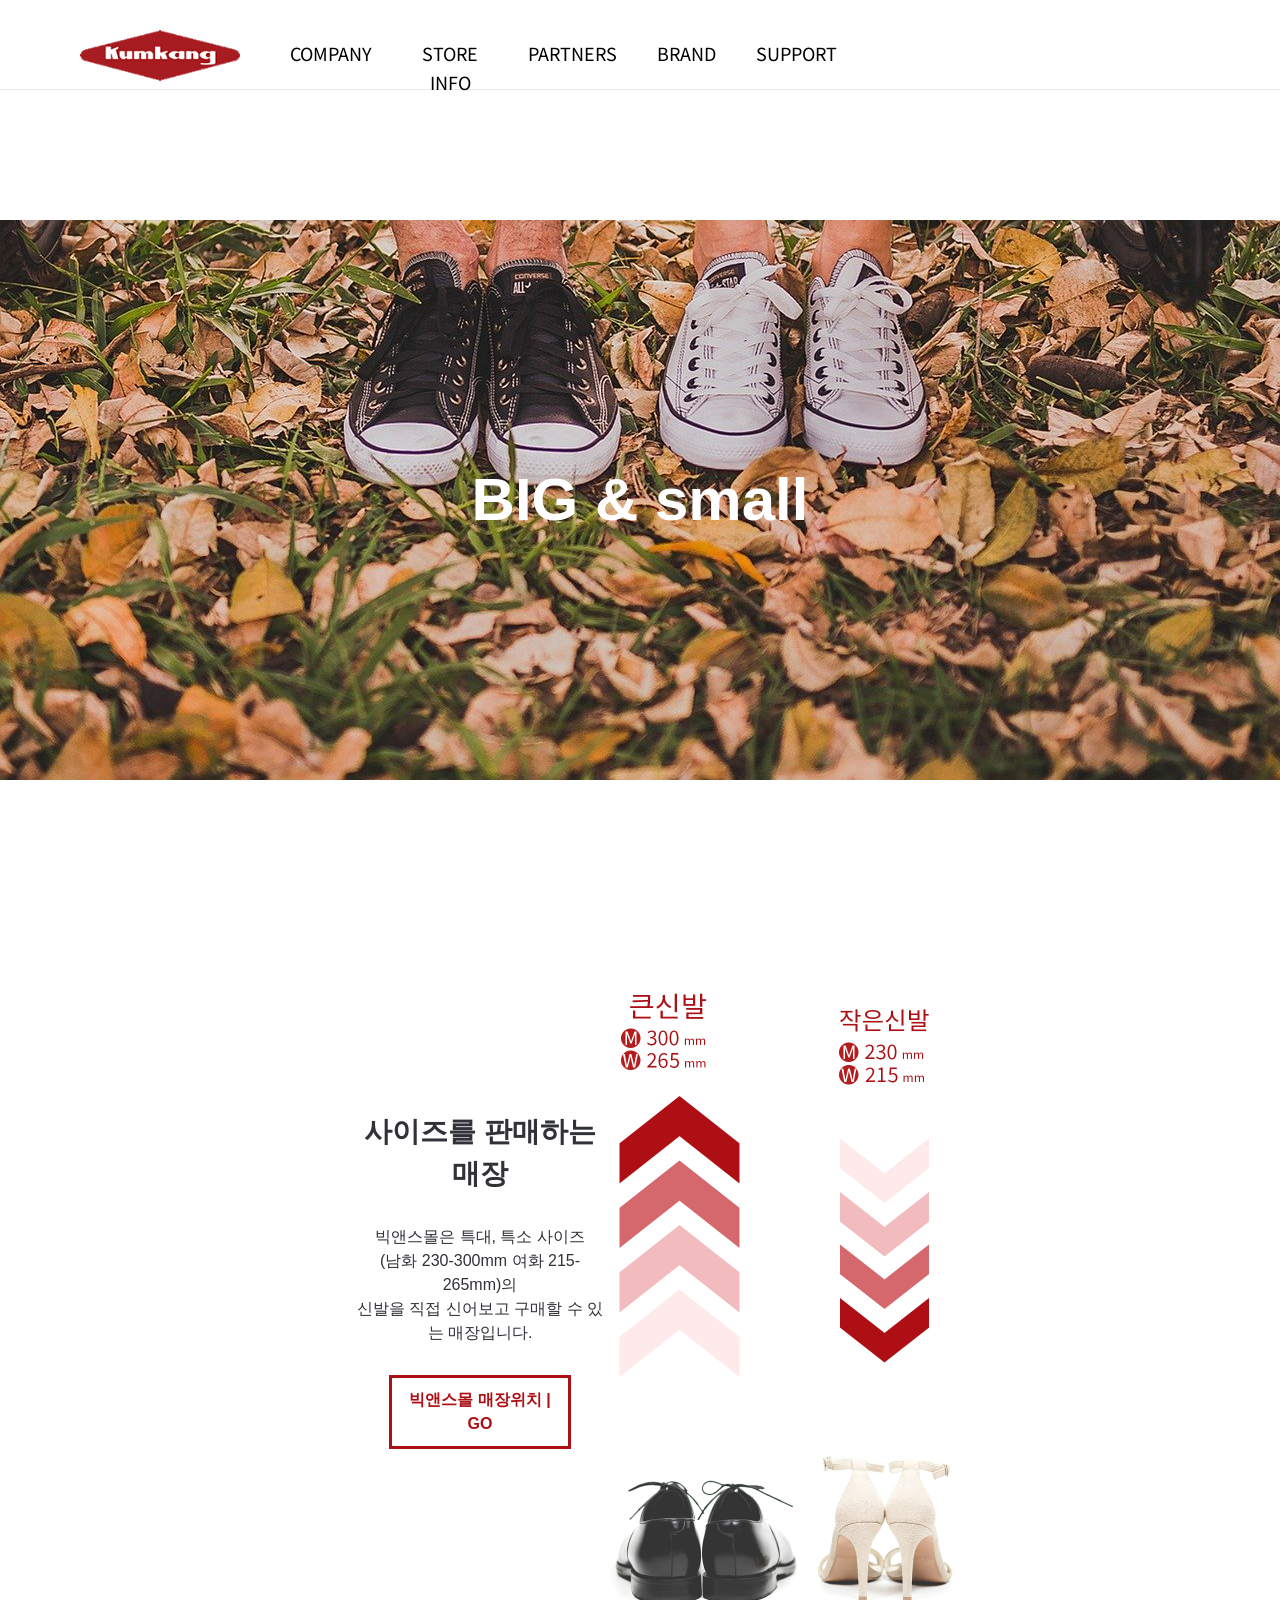
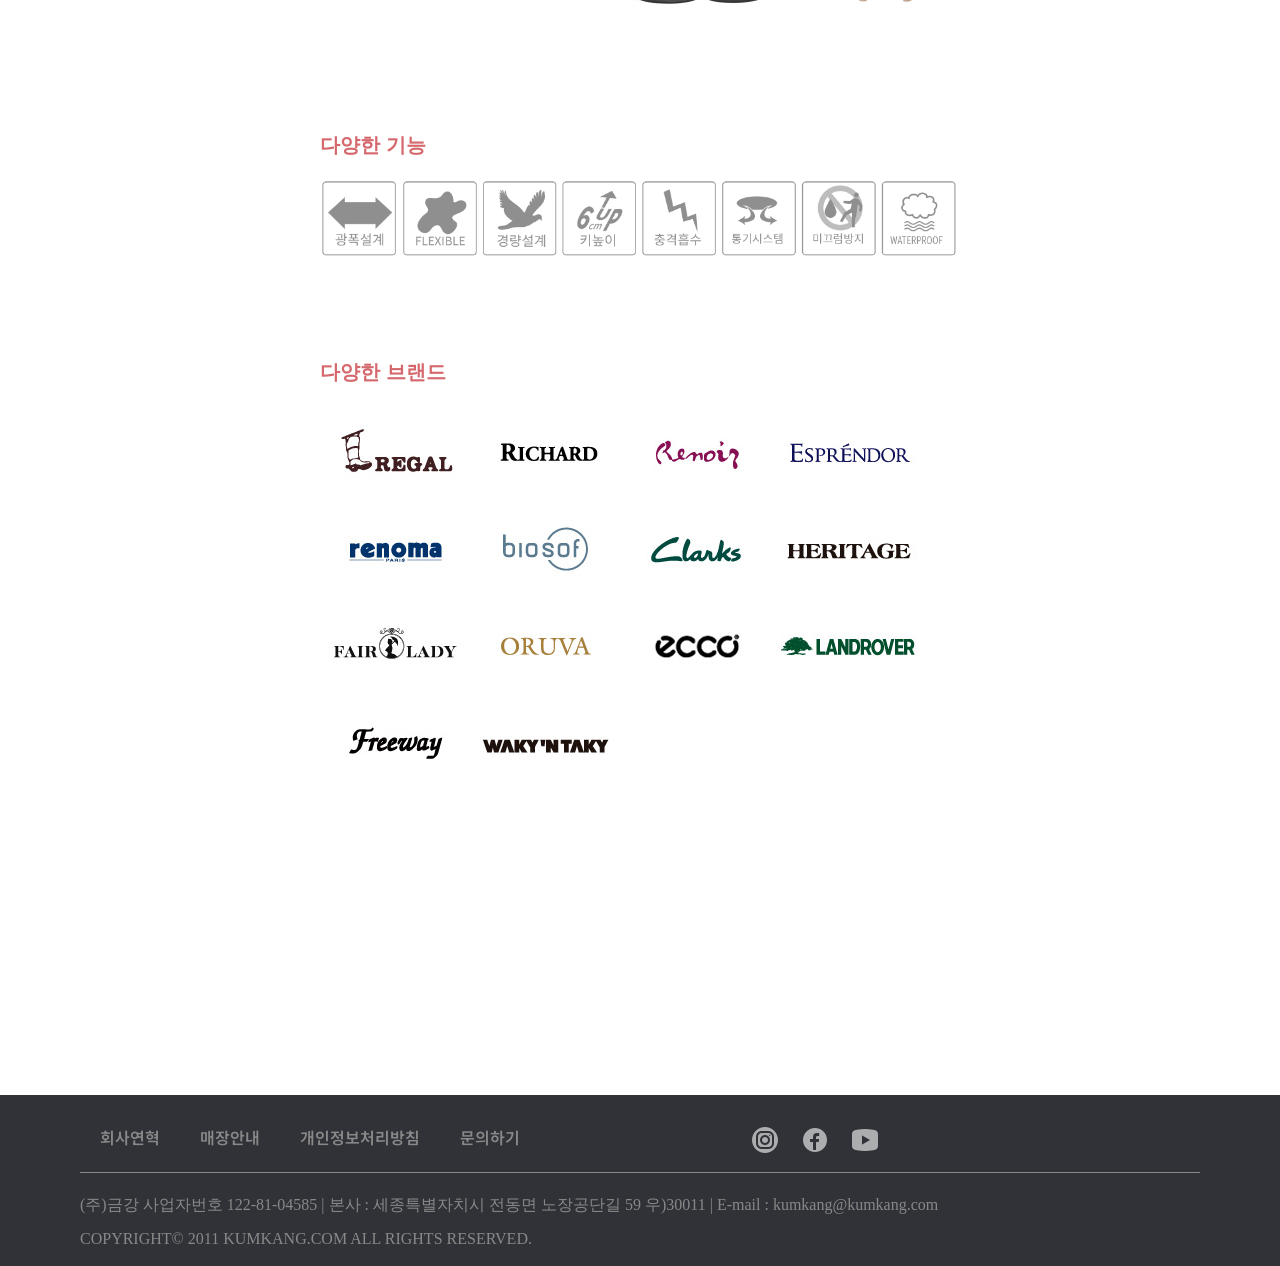
==== big_small.html @ 090a5d7b "first commit" ====
<!DOCTYPE html>
<html lang="en">
<head>
    <meta charset="UTF-8">
    <meta http-equiv="X-UA-Compatible" content="IE=edge">
    <meta name="viewport" content="width=device-width, initial-scale=1.0">
    <link rel="stylesheet" href="css/reset.css">
    <link rel="stylesheet" href="css/headerfooter.css">
    <link rel="stylesheet" href="css/big_small.css">
    <title>금강제화 - 빅앤스몰</title>
</head>
<body>
    <header>   
        <div class="h_bot">
           <div class="h_left h">
               <div class="logo">
                   <a href="main.html">
                       <img src="img/kumkang_img/logo_kumkang.png">
                   </a>
               </div>
               <ul class="h_left_btn">
                   <li class="h_com"><a href="ideology.html">COMPANY</a>
                       <ul class="h_slide">
                           <li><a href="ideology.html"> 경영이념</a></li>
                           <li><a href="history.html"> 회사 역사 / 연혁</a></li>
                       </ul>
                   </li>
                   <li class="h_store"><a href="store_search.html"> STORE INFO </a>
                       <ul class="h_slide">
                           <li><a href="store_search.html"> 매장정보</a></li>
                           <li><a href="big_small.html"> Big & Small</a></li>            
                       </ul>
                   </li>
                   <li class="h_part"><a href="employ.html"> PARTNERS </a>
                       <ul class="h_slide">
                           <li><a href="opening.html"> 대리점 개설 문의</a></li>       
                           <li><a href="employ.html"> 채용정보</a></li>   
                       </ul>
                   </li>
                   <li class="h_brand"><a href="news.html"> BRAND </a>
                       <ul class="h_slide">
                           <li><a href="news.html"> 뉴스</a></li>
                           <li><a href="trailer_inex.html"> 트레일러</a></li>            
                       </ul>
                   </li>
                   <li class="h_sup"><a href="service_center.html"> SUPPORT </a>
                       <ul class="h_slide">
                           <li><a href="service_center.html"> 고객센터</a></li> 
                           <li><a href="giftcard.html"> 금강상품권</a></li>
                       </ul>
                   </li>
               </ul>
               <div class="r_left">
                   <ul class="r_icon">
                        <a href="login.html"> <li class="h_login"></li></a>
                        <a href="cart.html"> <li class="h_cart"></li></a>
                   </ul>
               </div>
           </div>
           <div class="h_right">
               <div class="r_right">
                   <div class="r_search">
                       <a href="">
                           <img src="img/icons8-search-30.png">
                       </a>
                   </div>
                   <div class="chae">
                       <a href="employ.html"> 
                           채용<br>문의
                       </a>
                   </div>
               </div>
           </div>
   </header>
    <main>
        <section id="title_wrap">
            <article>
            <h2>BIG & small</h2>
            </article>
        </section>
        <section id="wrap">
            <div class="inner">
                <article class="cont1">
                    <div class="cont1_left">
                        <div class="cont1_left_in">
                            <h6>사이즈를 판매하는 매장</h6>
                            <p>빅앤스몰은 특대, 특소 사이즈
                                <br>
                                (남화 230-300mm 여화 215-265mm)의
                                <br>
                                신발을 직접 신어보고 구매할 수 있는 매장입니다.
                            </p>
                        </div>
                        <div class="bs_btn">
                            <span>빅앤스몰 매장위치 | GO</span>
                        </div>
                    </div>
                    <div class="cont1_right">
                        <img src="img/bigsmall1.png">
                    </div>
                </article>
                <article class="cont2">
                    <div class="cont2_inner">
                        <p>다양한 기능</p>
                        <div class="cont2_img">
                            <img src="img/bigsmall_icon1r.png">
                            <img src="img/bigsmall_icon2r.png">
                        </div>
                    </div>
                </article>
                <article class="cont3">
                    <div class="cont3_inner">
                        <p>다양한 브랜드</p>
                    </div>
                    <div class="cont3_list">
                        <div>
                            <ul>
                                <li><img src="img/kumkang_img/002_MLOGO.jpg" alt=""></li>
                                <li><img src="img/kumkang_img/003_MLOGO.jpg" alt=""></li>
                                <li><img src="img/kumkang_img/005_MLOGO.jpg" alt=""></li>
                                <li><img src="img/kumkang_img/010_MLOGO.jpg" alt=""></li>
                                <li><img src="img/kumkang_img/020_MLOGO.jpg" alt=""></li>
                                <li><img src="img/kumkang_img/023_MLOGO.jpg" alt=""></li>
                                <li><img src="img/kumkang_img/035_MLOGO.jpg" alt=""></li>
                                <li><img src="img/kumkang_img/066_MLOGO.jpg" alt=""></li>
                                <li><img src="img/kumkang_img/070_MLOGO.jpg" alt=""></li>
                                <li><img src="img/kumkang_img/100_MLOGO.jpg" alt=""></li>
                                <li><img src="img/kumkang_img/110_MLOGO.jpg" alt=""></li>
                                <li><img src="img/kumkang_img/500_MLOGO.jpg" alt=""></li>
                                <li><img src="img/kumkang_img/502_MLOGO.jpg" alt=""></li>
                                <li><img src="img/kumkang_img/651_MLOGO.jpg" alt=""></li>
                            </ul>
                        </div>
                    </div>
                </article>
            </div>
        </section>
        
    </main>
    <footer>
        <article>
            <div class="f_flex">
                <ul class="f_foot">
                    <li><a href="history.html"> 회사연혁</a></li>
                    <li><a href="store_search.html"> 매장안내</a></li>
                    <li><a href="service_center.html"> 개인정보처리방침</a></li>
                    <li><a href="service_center.html"> 문의하기</a></li>
                </ul>
                <ul class="f_sns">
                    <li>
                        <a href="https://www.instagram.com/kumkang_official">
                            <img src="img/icons8-instagram-circle-30.png">
                        </a>
                    </li>
                    <li>
                        <a href="https://www.facebook.com/kumkang.official">
                            <img src="img/icons8-facebook-circled-30.png">
                            </a>
                        </li>
                    <li>
                        <a href="https://www.youtube.com/channel/UCdh6XE6_1U5sdvk4RPyWj-w?view_as=subscriber">
                            <img src="img/icons8-youtube-play-button-30.png">
                        </a>
                    </li>
                </ul>
            </div>
            <address> (주)금강 사업자번호 122-81-04585 | 본사 : 세종특별자치시 전동면 노장공단길 59 우)30011 | E-mail : kumkang@kumkang.com</address>
            <p>COPYRIGHT© 2011 KUMKANG.COM ALL RIGHTS RESERVED.</p>
        </article>
    </footer>
    <script src="https://ajax.googleapis.com/ajax/libs/jquery/3.5.1/jquery.min.js"></script>
    <script src="js/headerfooter.js"></script>
    <script src="js/bigsmall.js"></script>
</body>
</html>
---- css/headerfooter.css ----
@import url('https://fonts.googleapis.com/css2?family=Noto+Sans+KR:wght@100;300;400;500;700&display=swap');
*{
    font-family: NotoSans-Medium, sans-serif;
}
a{
    font-family: 'Noto Sans KR', sans-serif;
}
header{
    background-color:#FFF;
    width: 100%; height: 90px;
    padding-top: 30px;
    position: absolute;
    box-sizing: border-box;
    z-index: 9999; 
    border-bottom: 1px solid #ebebeb;
}
body{
    position: relative;
}
.h_bot{
    display: flex;
    margin: 0;
    width: 100%;
    padding: 0;
    padding-left: 80px;
    box-sizing: border-box;
    justify-content: space-between;
}
.h_left{
    display: flex;
}
.h_left_btn{
    display: flex;
    padding: 10px 350px 0 30px;
}
.h_left_btn>li{
    text-align: center;
    font-weight: 400;
    font-size: 18px;
    padding: 0 20px;
}
.h_left_btn>li>a{
    color:black
}
.h_slide{
    overflow: hidden;
}
.h_slide>li{
    font-size: 16px;
    padding: 10px 0;
}
.h_slide>li>a{
    color: #888888;
}
.h_slide>li>a:hover{
    color: #ae0f14;
    font-weight: 500;
}
.r_left>.r_icon{
    display: flex;
    padding-top: 15px;
}
.r_icon>a{
    padding: 0 10px;
}
.h_login{
    background-image: url(../IMG/icons8-male-user-24.png);
    width: 25px; height: 25px;
    background-repeat: no-repeat;
}
.h_cart{
    background-image: url(../IMG/icons8-add-shopping-cart-24.png);
    width: 23px; height: 24px;
    background-repeat: no-repeat;
}
.r_right{
    display: flex;
    justify-content:flex-end;
    position: relative;
}
.chae{
    line-height: 28px;
    text-align: center;
    width: 70px; height: 60px;
    background-color: #ae0f14   ;
}
.chae>a{
    color: azure;
}
.r_search{
    line-height: 60px;
    text-align: center;
    width: 70px; height: 60px;
    background-color: #303238;
    padding-top: 10px;
    box-sizing: border-box;
}
.r_search span{
    cursor: pointer;
}
.logo{
    width: 180px; height: 62px;
}
.logo>a>img{
    width: 160px;
}
/* 검색바 나오는거 */
.search_box{
    width: 400px; height: 60px;
    position: absolute;
    display: none;
    right: 140px;
    background-color: #fff;
}
.search_box input{
    width:95%; height: 60px;
    border: none;
    outline: none;
    margin: 0;
    padding: 0;
    line-height: 60px;
    padding-left: 20px;
    box-sizing: border-box;
}
::placeholder{
    font-size: 18px;
}
/*footer*/
footer{
    width: 100%;
    padding: 20px 80px 5px;
    box-sizing: border-box;
    position: relative;
    background-color: #303238;
}
footer>article{
    color: #888;
}
.f_flex{
    display: flex;
}
footer>article>.f_flex>ul{
    display: flex ;
}
footer>article>.f_flex>.f_foot>li{
    padding: 10px 20px;
    color: #888;
    font-weight: 600;
}
footer>article>.f_flex>.f_foot>li>a:hover{
    color: #ebebeb;
}
.f_sns{
    
     justify-content: right;
     padding-left: 200px;
}
.f_sns>li{
    padding: 10px 10px;
    opacity: 0.6;
    cursor: pointer;
}
.f_sns>li:hover{
    opacity: 0.9;
}
footer>article>address{
    width: 100%;
    border-top: 1px solid #888;
    padding-top: 20px;
}
footer>article>p{
    padding: 10px 0;
}
footer a{
    color: #888;
}
@media only screen and (max-width:1024px) {
    .h_left_btn>li{
        text-align: center;
        font-weight: 400;
        font-size: 15px;
        padding: 0 20px;
    }
    .h_slide>li{
        padding: 3px 0;
    }
    .h_slide>li>a{
        color: #666;
        font-size: 13px;
    }
}
---- css/big_small.css ----
@import url('https://fonts.googleapis.com/css2?family=Noto+Sans+KR:wght@100;300;400;500;700&display=swap');
*{
    font-family: NotoSans-Medium, sans-serif;
}
a{
    font-family: 'Noto Sans KR', sans-serif;
}


main{
    max-width: 1920px;
    padding-bottom: 200px;
}


/**********SECTION 1 start************/
#title_wrap{
    padding-top: 220px;
    margin-bottom: 50px;
}
#title_wrap>article{
    background-image: url(../img/bs7.png);
    background-repeat: no-repeat;
    background-size: cover;
    background-position: center;
    width: 100%; height: 100%;
}
#title_wrap h2{
    font-size: 60px;
    color: #fff;
    line-height: 560px;
    font-weight: bold;
    text-align: center;
}
#title_wrap h2::selection{
    background: none;
}

/* wrap */
#wrap{
    width: 100%;
}
.inner{
    padding: 100px 320px;
}
/* cont1 */
.cont1{
    width: 100%;
    display: flex;
}
.cont1_left{
    width: 40%; height: 100%;
    text-align: center;
    margin: auto;
}
.cont1_left_in>h6{
    font-size: 28px;
    font-weight: 800;
    color: #303238;
    margin-bottom: 30px;
}
.cont1_left_in>p{
    font-size: 16px;
    color: #303238;
    margin-bottom: 30px;
}
.bs_btn{
    margin: auto;
    width: 65%;
    padding: 10px 5px;
    cursor: pointer;
    border: 3px solid #ae0f14;
}
.bs_btn>span{
    color: #ae0f14;
    font-weight: 800;
}
.cont1_right{
    width: 50%;
}
.cont1_right img{
    height: 700px;
    float: right;
}

/* cont2 */
.cont2{
    width: 100%;
    padding-top: 100px;
}
.cont2_inner{
    width: 100%;
}
.cont2_inner>p{
    font-size: 20px;
    font-weight: bold;
    margin-bottom: 20px;
    color: #d5686c;
}
.cont2_img{
    display: flex;
}
.cont2_img img{
    width: 50%;
}

/* cont3 */
.cont3{
    width: 100%;
    padding-top: 100px;
}
.cont3_inner{
    width: 100%;
}
.cont3_inner>p{
    font-size: 20px;
    font-weight: bold;
    margin-bottom: 20px;
    color: #d5686c;
}
.cont3_list{
    width: 100%;
}
.cont3_list>div{
    width: 100%;
    margin: 0 auto;
}
.cont3_list ul{
    display: flex;
    flex-wrap: wrap;
    text-align: center;
    margin: 0 auto;
}
.cont3_list ul>li{
    align-items: center;
}

/****************media*******************/
@media only screen and (max-width: 1100px) {
    #title_wrap article{
        height: 500px;
    }
    #title_wrap h2{
        font-size: 55px;
    }
    .inner{
        padding: 0 60px;
    }
}



@media only screen and (max-width: 767px) {
    #title_wrap article{
        height: 450px;
    }
    #title_wrap h2{
        font-size: 50px;
    }
    .inner{
        padding: 0 20px;
    }
}
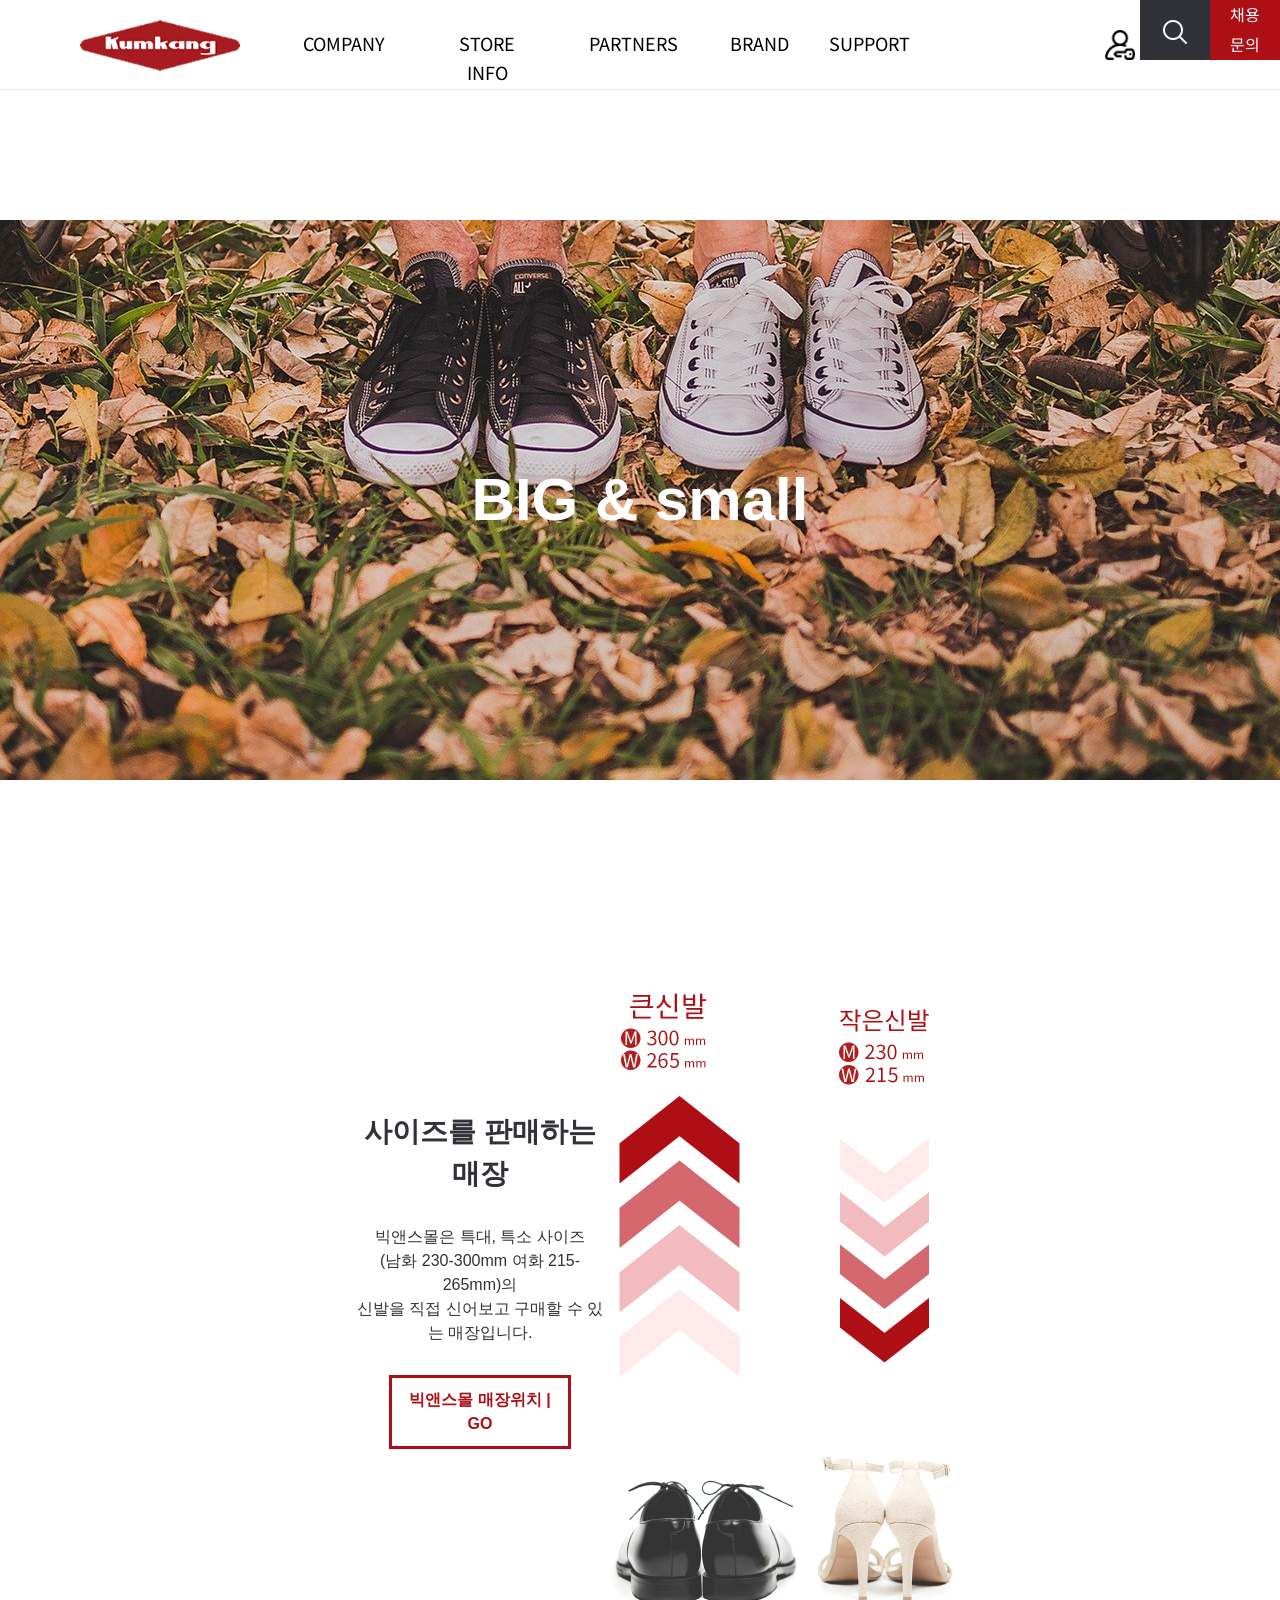
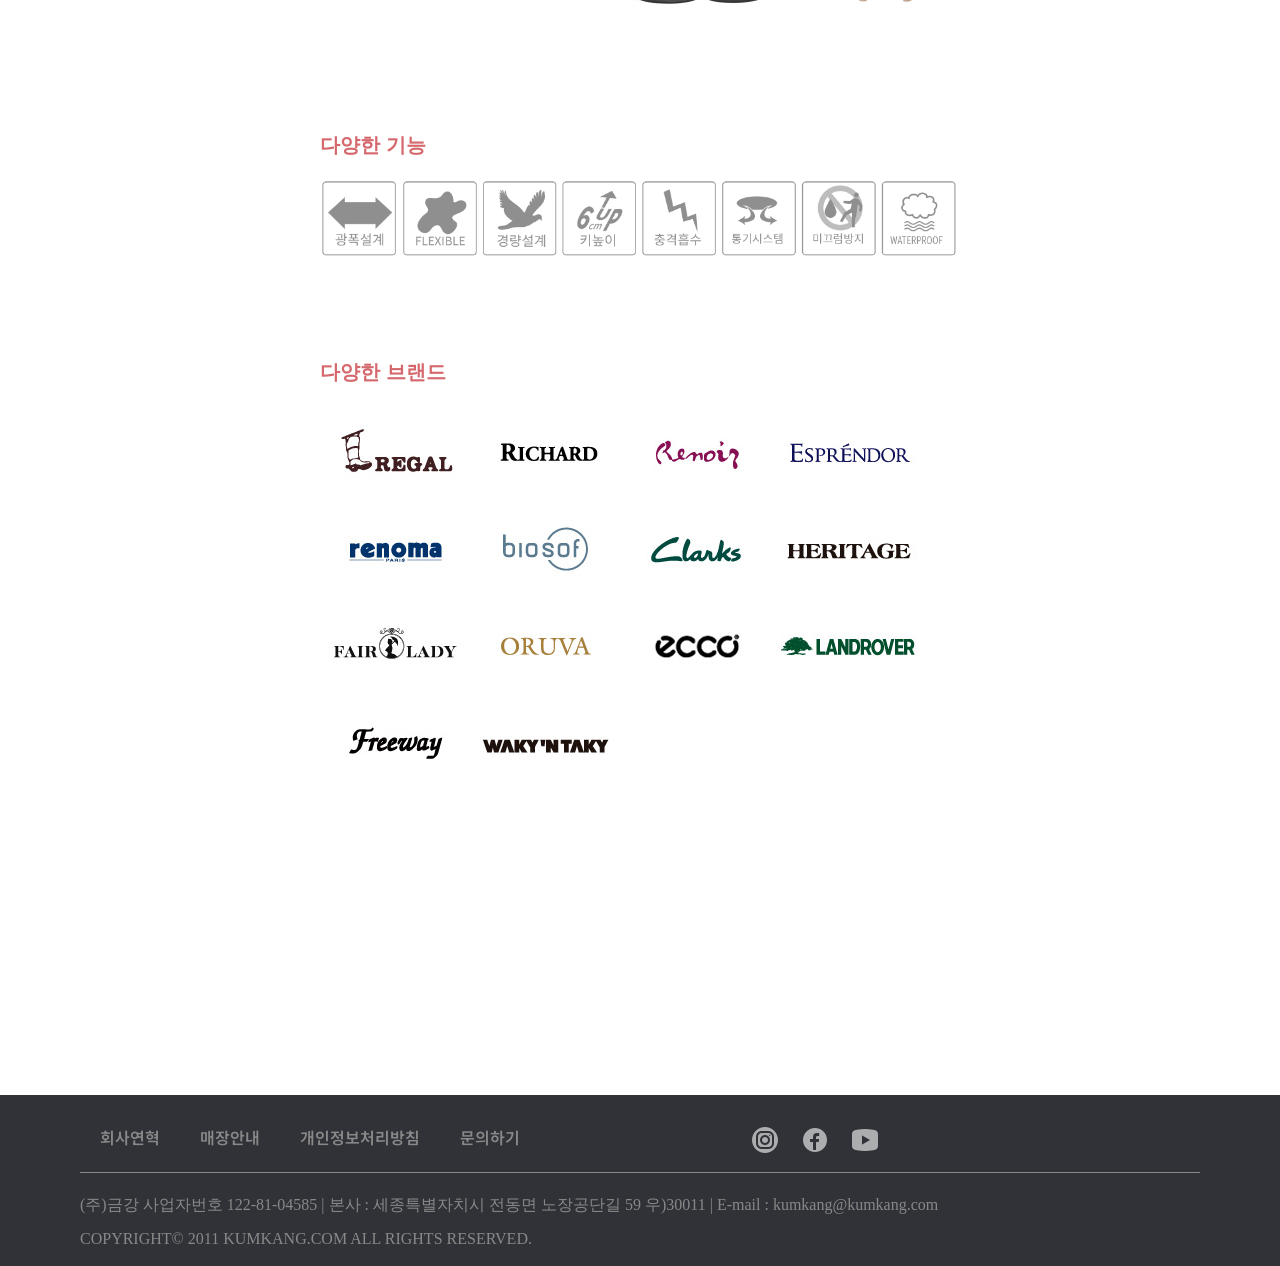
==== commit 3f7831b6: "메인,링크,제각각인패딩값수정" ====
--- a/big_small.html
+++ b/big_small.html
@@ -14,7 +14,7 @@
         <div class="h_bot">
            <div class="h_left h">
                <div class="logo">
-                   <a href="main.html">
+                   <a href="index.html">
                        <img src="img/kumkang_img/logo_kumkang.png">
                    </a>
                </div>
--- a/css/headerfooter.css
+++ b/css/headerfooter.css
@@ -1,191 +1,197 @@
- @import url('https://fonts.googleapis.com/css2?family=Noto+Sans+KR:wght@100;300;400;500;700&display=swap');
-*{
-    font-family: NotoSans-Medium, sans-serif;
+@import url("https://fonts.googleapis.com/css2?family=Noto+Sans+KR:wght@100;300;400;500;700&display=swap");
+* {
+  font-family: NotoSans-Medium, sans-serif;
 }
-a{
-    font-family: 'Noto Sans KR', sans-serif;
+a {
+  font-family: "Noto Sans KR", sans-serif;
 }
-header{
-    background-color:#FFF;
-    width: 100%; height: 90px;
-    padding-top: 30px;
-    position: absolute;
-    box-sizing: border-box;
-    z-index: 9999; 
-    border-bottom: 1px solid #ebebeb;
+header {
+  background-color: #fff;
+  width: 100%;
+  height: 90px;
+  padding-top: 20px;
+  position: absolute;
+  box-sizing: border-box;
+  z-index: 9999;
+  border-bottom: 1px solid #ebebeb;
 }
-body{
-    position: relative;
+body {
+  position: relative;
 }
-.h_bot{
-    display: flex;
-    margin: 0;
-    width: 100%;
-    padding: 0;
-    padding-left: 80px;
-    box-sizing: border-box;
-    justify-content: space-between;
+.h_bot {
+  display: flex;
+  margin: 0;
+  width: 100%;
+  padding: 0;
+  padding-left: 80px;
+  box-sizing: border-box;
+  justify-content: space-between;
 }
-.h_left{
-    display: flex;
+.h_left {
+  display: flex;
+  position: relative;
+  width: 100%;
 }
-.h_left_btn{
-    display: flex;
-    padding: 10px 350px 0 30px;
+.h_left_btn {
+  display: flex;
+  padding: 10px 350px 0 30px;
+  justify-content: space-around;
+  width: 70%;
 }
-.h_left_btn>li{
+.h_left_btn > li {
+  text-align: center;
+  font-weight: 400;
+  font-size: 18px;
+  padding: 0 20px;
+}
+.h_left_btn > li > a {
+  color: black;
+}
+.h_slide {
+  overflow: hidden;
+}
+.h_slide > li {
+  font-size: 16px;
+  padding: 10px 0;
+}
+.h_slide > li > a {
+  color: #888888;
+}
+.h_slide > li > a:hover {
+  color: #ae0f14;
+  font-weight: 500;
+}
+.r_left {
+  width: 30px;
+  height: 30px;
+  background-image: url(../img/login.png);
+  background-repeat: no-repeat;
+  background-size: 100%;
+  cursor: pointer;
+  position: absolute;
+  top: 10px;
+  right: 145px;
+}
+.h_right {
+  position: relative;
+}
+.r_right {
+  display: flex;
+  justify-content: flex-end;
+  position: absolute;
+  top: -20px;
+  right: 0;
+}
+.chae {
+  line-height: 28px;
+  text-align: center;
+  width: 70px;
+  height: 60px;
+  background-color: #ae0f14;
+}
+.chae > a {
+  color: azure;
+}
+.r_search {
+  line-height: 60px;
+  text-align: center;
+  width: 70px;
+  height: 60px;
+  background-color: #303238;
+  padding-top: 10px;
+  box-sizing: border-box;
+  cursor: pointer;
+}
+.logo {
+  width: 180px;
+  height: 62px;
+}
+.logo > a > img {
+  width: 160px;
+}
+/* 검색바 나오는거 */
+.search_box {
+  width: 400px;
+  height: 60px;
+  position: absolute;
+  display: none;
+  right: 140px;
+  background-color: #fff;
+}
+.search_box input {
+  width: 95%;
+  height: 60px;
+  border: none;
+  outline: none;
+  margin: 0;
+  padding: 0;
+  line-height: 60px;
+  padding-left: 20px;
+  box-sizing: border-box;
+}
+::placeholder {
+  font-size: 18px;
+}
+/*footer*/
+footer {
+  width: 100%;
+  padding: 20px 80px 5px;
+  box-sizing: border-box;
+  position: relative;
+  background-color: #303238;
+}
+footer > article {
+  color: #888;
+}
+.f_flex {
+  display: flex;
+}
+footer > article > .f_flex > ul {
+  display: flex;
+}
+footer > article > .f_flex > .f_foot > li {
+  padding: 10px 20px;
+  color: #888;
+  font-weight: 600;
+}
+footer > article > .f_flex > .f_foot > li > a:hover {
+  color: #ebebeb;
+}
+.f_sns {
+  justify-content: right;
+  padding-left: 200px;
+}
+.f_sns > li {
+  padding: 10px 10px;
+  opacity: 0.6;
+  cursor: pointer;
+}
+.f_sns > li:hover {
+  opacity: 0.9;
+}
+footer > article > address {
+  width: 100%;
+  border-top: 1px solid #888;
+  padding-top: 20px;
+}
+footer > article > p {
+  padding: 10px 0;
+}
+footer a {
+  color: #888;
+}
+@media only screen and (max-width: 1024px) {
+  .h_left_btn > li {
     text-align: center;
     font-weight: 400;
-    font-size: 18px;
+    font-size: 15px;
     padding: 0 20px;
+  }
+  .h_slide > li {
+    padding: 3px 0;
+  }
+  .h_slide > li > a {
+    color: #666;
+    font-size: 13px;
+  }
 }
-.h_left_btn>li>a{
-    color:black
-}
-.h_slide{
-    overflow: hidden;
-}
-.h_slide>li{
-    font-size: 16px;
-    padding: 10px 0;
-}
-.h_slide>li>a{
-    color: #888888;
-}
-.h_slide>li>a:hover{
-    color: #ae0f14;
-    font-weight: 500;
-}
-.r_left>.r_icon{
-    display: flex;
-    padding-top: 15px;
-}
-.r_icon>a{
-    padding: 0 10px;
-}
-.h_login{
-    background-image: url(../IMG/icons8-male-user-24.png);
-    width: 25px; height: 25px;
-    background-repeat: no-repeat;
-}
-.h_cart{
-    background-image: url(../IMG/icons8-add-shopping-cart-24.png);
-    width: 23px; height: 24px;
-    background-repeat: no-repeat;
-}
-.r_right{
-    display: flex;
-    justify-content:flex-end;
-    position: relative;
-}
-.chae{
-    line-height: 28px;
-    text-align: center;
-    width: 70px; height: 60px;
-    background-color: #ae0f14   ;
-}
-.chae>a{
-    color: azure;
-}
-.r_search{
-    line-height: 60px;
-    text-align: center;
-    width: 70px; height: 60px;
-    background-color: #303238;
-    padding-top: 10px;
-    box-sizing: border-box;
-}
-.r_search span{
-    cursor: pointer;
-}
-.logo{
-    width: 180px; height: 62px;
-}
-.logo>a>img{
-    width: 160px;
-}
-/* 검색바 나오는거 */
-.search_box{
-    width: 400px; height: 60px;
-    position: absolute;
-    display: none;
-    right: 140px;
-    background-color: #fff;
-}
-.search_box input{
-    width:95%; height: 60px;
-    border: none;
-    outline: none;
-    margin: 0;
-    padding: 0;
-    line-height: 60px;
-    padding-left: 20px;
-    box-sizing: border-box;
-}
-::placeholder{
-    font-size: 18px;
-}
-/*footer*/
-footer{
-    width: 100%;
-    padding: 20px 80px 5px;
-    box-sizing: border-box;
-    position: relative;
-    background-color: #303238;
-}
-footer>article{
-    color: #888;
-}
-.f_flex{
-    display: flex;
-}
-footer>article>.f_flex>ul{
-    display: flex ;
-}
-footer>article>.f_flex>.f_foot>li{
-    padding: 10px 20px;
-    color: #888;
-    font-weight: 600;
-}
-footer>article>.f_flex>.f_foot>li>a:hover{
-    color: #ebebeb;
-}
-.f_sns{
-    
-     justify-content: right;
-     padding-left: 200px;
-}
-.f_sns>li{
-    padding: 10px 10px;
-    opacity: 0.6;
-    cursor: pointer;
-}
-.f_sns>li:hover{
-    opacity: 0.9;
-}
-footer>article>address{
-    width: 100%;
-    border-top: 1px solid #888;
-    padding-top: 20px;
-}
-footer>article>p{
-    padding: 10px 0;
-}
-footer a{
-    color: #888;
-}
-@media only screen and (max-width:1024px) {
-    .h_left_btn>li{
-        text-align: center;
-        font-weight: 400;
-        font-size: 15px;
-        padding: 0 20px;
-    }
-    .h_slide>li{
-        padding: 3px 0;
-    }
-    .h_slide>li>a{
-        color: #666;
-        font-size: 13px;
-    }
-}
